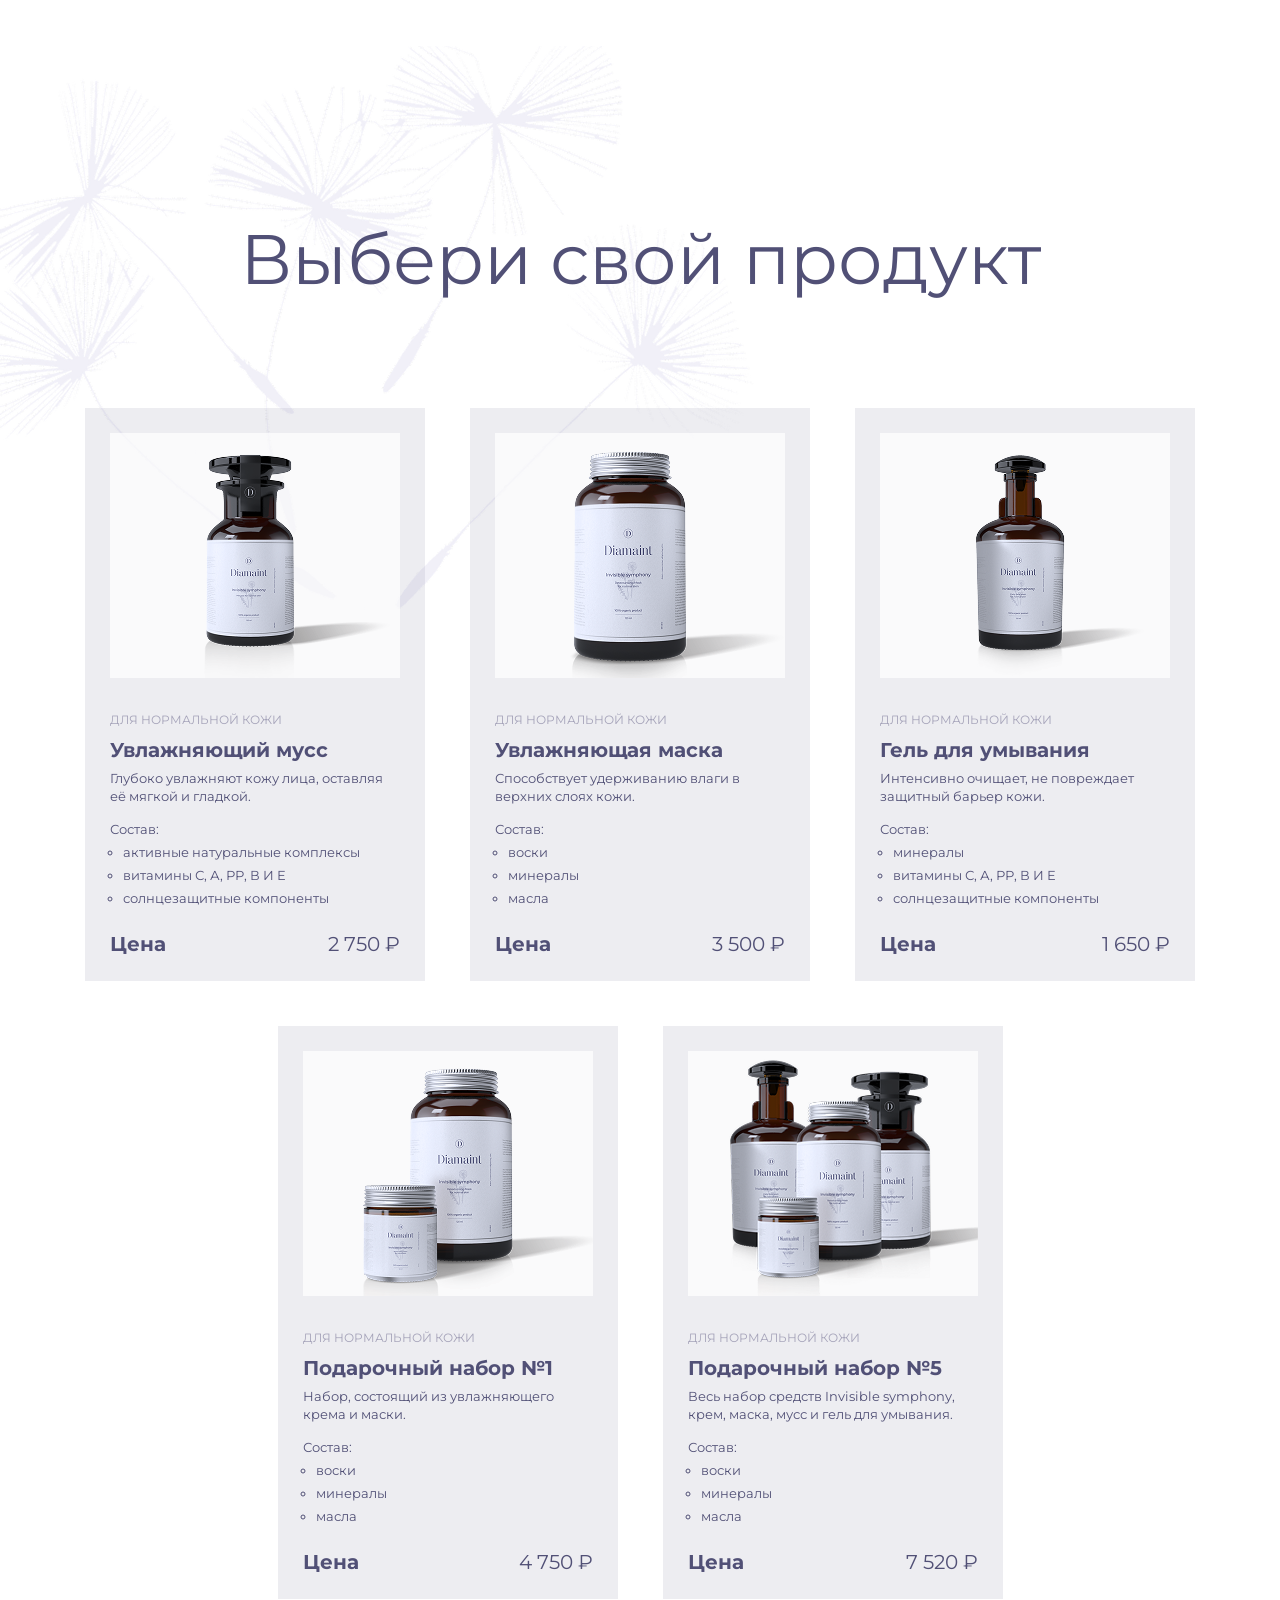
==== index.html @ 3e9bfeba "apply BEM naming and fix margin direction" ====
<!DOCTYPE html>
<html lang="ru">
<head>
    <meta charset="UTF-8">
    <meta name="viewport" content="width=device-width, initial-scale=1.0">
    <title>Document</title>
    <link rel="stylesheet" href="style/style.css">
    <link rel="preconnect" href="https://fonts.googleapis.com">
    <link rel="preconnect" href="https://fonts.gstatic.com" crossorigin>
    <link href="https://fonts.googleapis.com/css2?family=Montserrat:ital,wght@0,100..900;1,100..900&display=swap" rel="stylesheet">
</head>
<body>
    <div class="products products--bg">
        <h1 class="products__title">Выбери свой продукт</h1>
        <ul class="products__list">
            <li class="product-card">
                <img src="img/mousse.png" alt="Увлажняющий мусс" class="product-card__img">
                <span class="product-card__tag">для нормальной кожи</span>
                <h2 class="product-card__title">Увлажняющий мусс</h2>
                <p class="product-card__description">Глубоко увлажняют кожу лица, оставляя её мягкой и гладкой.</p>
                <span class="product-card__subtitle">Состав: </span>
                <ul class="product-card__ingredients">
                    <li class="product-card__ingredient">активные натуральные комплексы</li>
                    <li class="product-card__ingredient">витамины С, А, РР, В И Е</li>
                    <li class="product-card__ingredient">солнцезащитные компоненты</li>
                </ul>
                <div class="product-card__price price">
                    <span class="price__label">Цена</span>
                    <span class="price__value">2 750 &#8381;</span>
                </div>
            </li> 

            <li class="product-card">
                <img src="img/moisturizing_mask.png" alt="Увлажняющая маска" class="product-card__img">
                <span class="product-card__tag">для нормальной кожи</span>
                <h2 class="product-card__title">Увлажняющая маска</h2>
                <p class="product-card__description">Способствует удерживанию влаги в верхних слоях кожи.</p>
                <span class="product-card__subtitle">Состав: </span>
                <ul class="product-card__ingredients">
                    <li class="product-card__ingredient">воски</li>
                    <li class="product-card__ingredient">минералы</li>
                    <li class="product-card__ingredient">масла</li>
                </ul>
                <div class="product-card__price price">
                    <span class="price__label">Цена</span>
                    <span class="price__value">3 500 &#8381;</span>
                </div>
            </li>

            <li class="product-card">
                <img src="img/cleansing_gel.png" alt="Гель для умывания" class="product-card__img">
                <span class="product-card__tag">для нормальной кожи</span>
                <h2 class="product-card__title">Гель для умывания</h2>
                <p class="product-card__description">Интенсивно очищает, не повреждает защитный барьер кожи.</p>
                <span class="product-card__subtitle">Состав: </span>
                <ul class="product-card__ingredients">
                    <li class="product-card__ingredient">минералы</li>
                    <li class="product-card__ingredient">витамины С, А, РР, В И Е</li>
                    <li class="product-card__ingredient">солнцезащитные компоненты</li>
                </ul>
                <div class="product-card__price price">
                    <span class="price__label">Цена</span>
                    <span class="price__value">1 650 &#8381;</span>
                </div>
            </li>

            <li class="product-card">
                <img src="img/gift_set1.png" alt="Подарочный набор №1" class="product-card__img">
                <span class="product-card__tag">для нормальной кожи</span>
                <h2 class="product-card__title">Подарочный набор №1</h2>
                <p class="product-card__description">Набор, состоящий из увлажняющего крема и маски.</p>
                <span class="product-card__subtitle">Состав: </span>
                <ul class="product-card__ingredients">
                    <li class="product-card__ingredient">воски</li>
                    <li class="product-card__ingredient">минералы</li>
                    <li class="product-card__ingredient">масла</li>
                </ul>
                <div class="product-card__price price">
                    <span class="price__label">Цена</span>
                    <span class="price__value">4 750 &#8381;</span>
                </div>
            </li>

            <li class="product-card">
                <img src="img/gift_set5.png" alt="Подарочный набор №5" class="product-card__img">
                <span class="product-card__tag">для нормальной кожи</span>
                <h2 class="product-card__title">Подарочный набор №5</h2>
                <p class="product-card__description">Весь набор средств Invisible symphony, крем, маска, мусс и гель для умывания.</p>
                <span class="product-card__subtitle">Состав: </span>
                <ul class="product-card__ingredients">
                    <li class="product-card__ingredient">воски</li>
                    <li class="product-card__ingredient">минералы</li>
                    <li class="product-card__ingredient">масла</li>
                </ul>
                <div class="product-card__price price">
                    <span class="price__label">Цена</span>
                    <span class="price__value">7 520 &#8381;</span>
                </div>
            </li>
        </ul>
    </div>
</body>
</html>
---- style/style.css ----
* {
    font-family: Montserrat, sans-serif;
    font-size: 13px;
    line-height: 18px;
    margin: 0;
    box-sizing: border-box;
    color: #515076;
    font-weight: 400;
}

body {
    padding-bottom: 116px;
}

.products {
    padding-top: 220px;
}

.products--bg {
    background-image: url(/img/bg-dandelions.png);
    background-repeat: no-repeat;
}

.products__title {
    font-size: 70px;
    line-height: 78px;
    text-align: center;
    margin-bottom: 110px;
}

.products__list {
    display: flex;
    justify-content: center;
    flex-wrap: wrap;
    width: 1110px;
    gap: 45px;
    margin: 0 auto;
    list-style: none;
    padding: 0;
}

.product-card {
    width: 340px;
    height: 573px;
    padding: 25px;
    background-color: rgba(81, 80, 118, 0.1);
    display: flex;
    flex-direction: column;
}

.product-card__img {
    width: 290px;
    height: 245px;
    display: block;
    margin-bottom: 30px;
}

.product-card__tag {
    color: #A5A3B9;
    text-transform: uppercase;
    font-size: 12px;
    line-height: 24px;
    margin-bottom: 5px;
}

.product-card__title {
    font-size: 20px;
    line-height: 27px;
    font-weight: 700;
    margin-bottom: 5px;
}

.product-card__description {
    margin-bottom: 15px;
}

.product-card__subtitle {
    margin-bottom: 5px;
}

.product-card__ingredients {
    list-style-type: circle;
    padding-left: 13px;
    margin-bottom: 25px;
}

.product-card__ingredient {
    margin-bottom: 5px;
}

.product-card__ingredient:last-child {
    margin-bottom: 0;
}

.product-card__price {
    display: flex;
    justify-content: space-between;
}

.price__label {
    font-weight: 700;
    font-size: 20px;
    line-height: 24px;
}

.price__value {
    font-size: 20px;
    line-height: 24px;
}
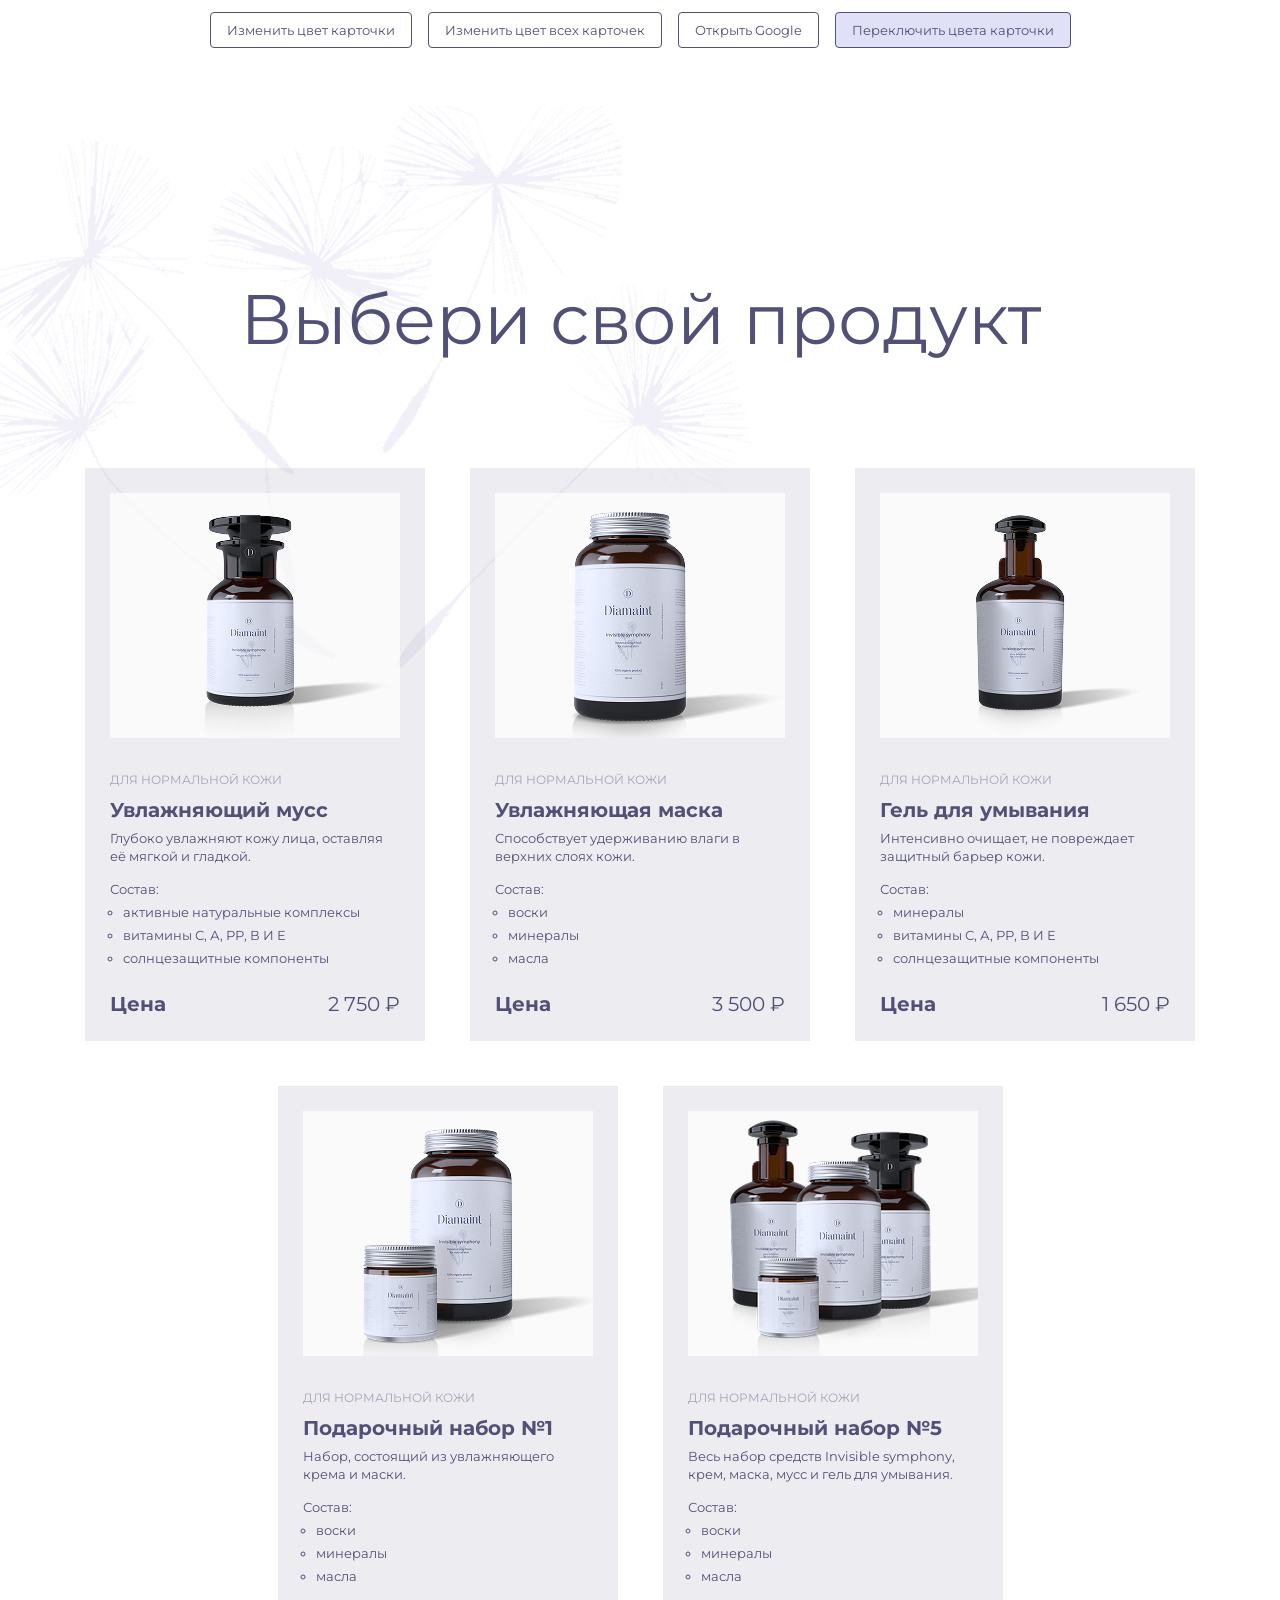
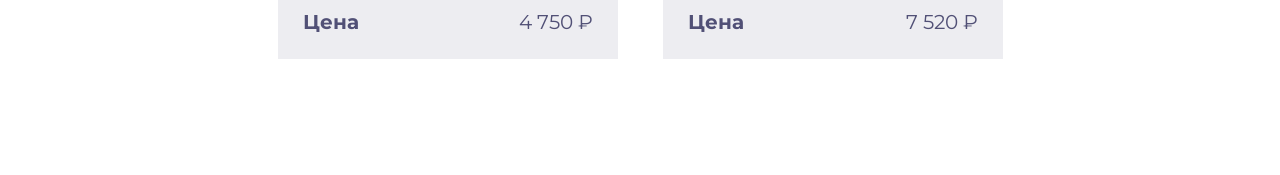
==== commit 30f6d1c4: "add JS event listeners for homework tasks 2-7" ====
--- a/index.html
+++ b/index.html
@@ -10,6 +10,13 @@
     <link href="https://fonts.googleapis.com/css2?family=Montserrat:ital,wght@0,100..900;1,100..900&display=swap" rel="stylesheet">
 </head>
 <body>
+    <div class="btns">
+        <button class="change-color-card-btn">Изменить цвет карточки</button>
+        <button class="change-all-color-card-btn">Изменить цвет всех карточек</button>
+        <button class="open-google">Открыть Google</button>
+        <button class="change-colors-btn">Переключить цвета карточки</button>
+    </div>
+    
     <div class="products products--bg">
         <h1 class="products__title">Выбери свой продукт</h1>
         <ul class="products__list">
@@ -80,7 +87,6 @@
                     <span class="price__value">4 750 &#8381;</span>
                 </div>
             </li>
-
             <li class="product-card">
                 <img src="img/gift_set5.png" alt="Подарочный набор №5" class="product-card__img">
                 <span class="product-card__tag">для нормальной кожи</span>
@@ -99,5 +105,6 @@
             </li>
         </ul>
     </div>
+    <script src="main.js"></script>
 </body>
 </html>
--- a/style/style.css
+++ b/style/style.css
@@ -107,3 +107,31 @@
     font-size: 20px;
     line-height: 24px;
 }
+
+.btns {
+    display: flex;
+    justify-content: center;
+    flex-wrap: wrap;
+}
+
+button {
+    font-family: Montserrat, sans-serif;
+    font-size: 13px;
+    color: #515076;
+    background-color: transparent;
+    border: 1px solid #515076;
+    border-radius: 4px;
+    padding: 8px 16px;
+    cursor: pointer;
+    margin: 12px 8px;
+}
+
+
+.change-colors-btn {
+    background-color: rgba(51, 46, 205, 0.15);
+}
+
+.btn--active {
+    background-color: #515076;
+    color: #ffffff;
+}
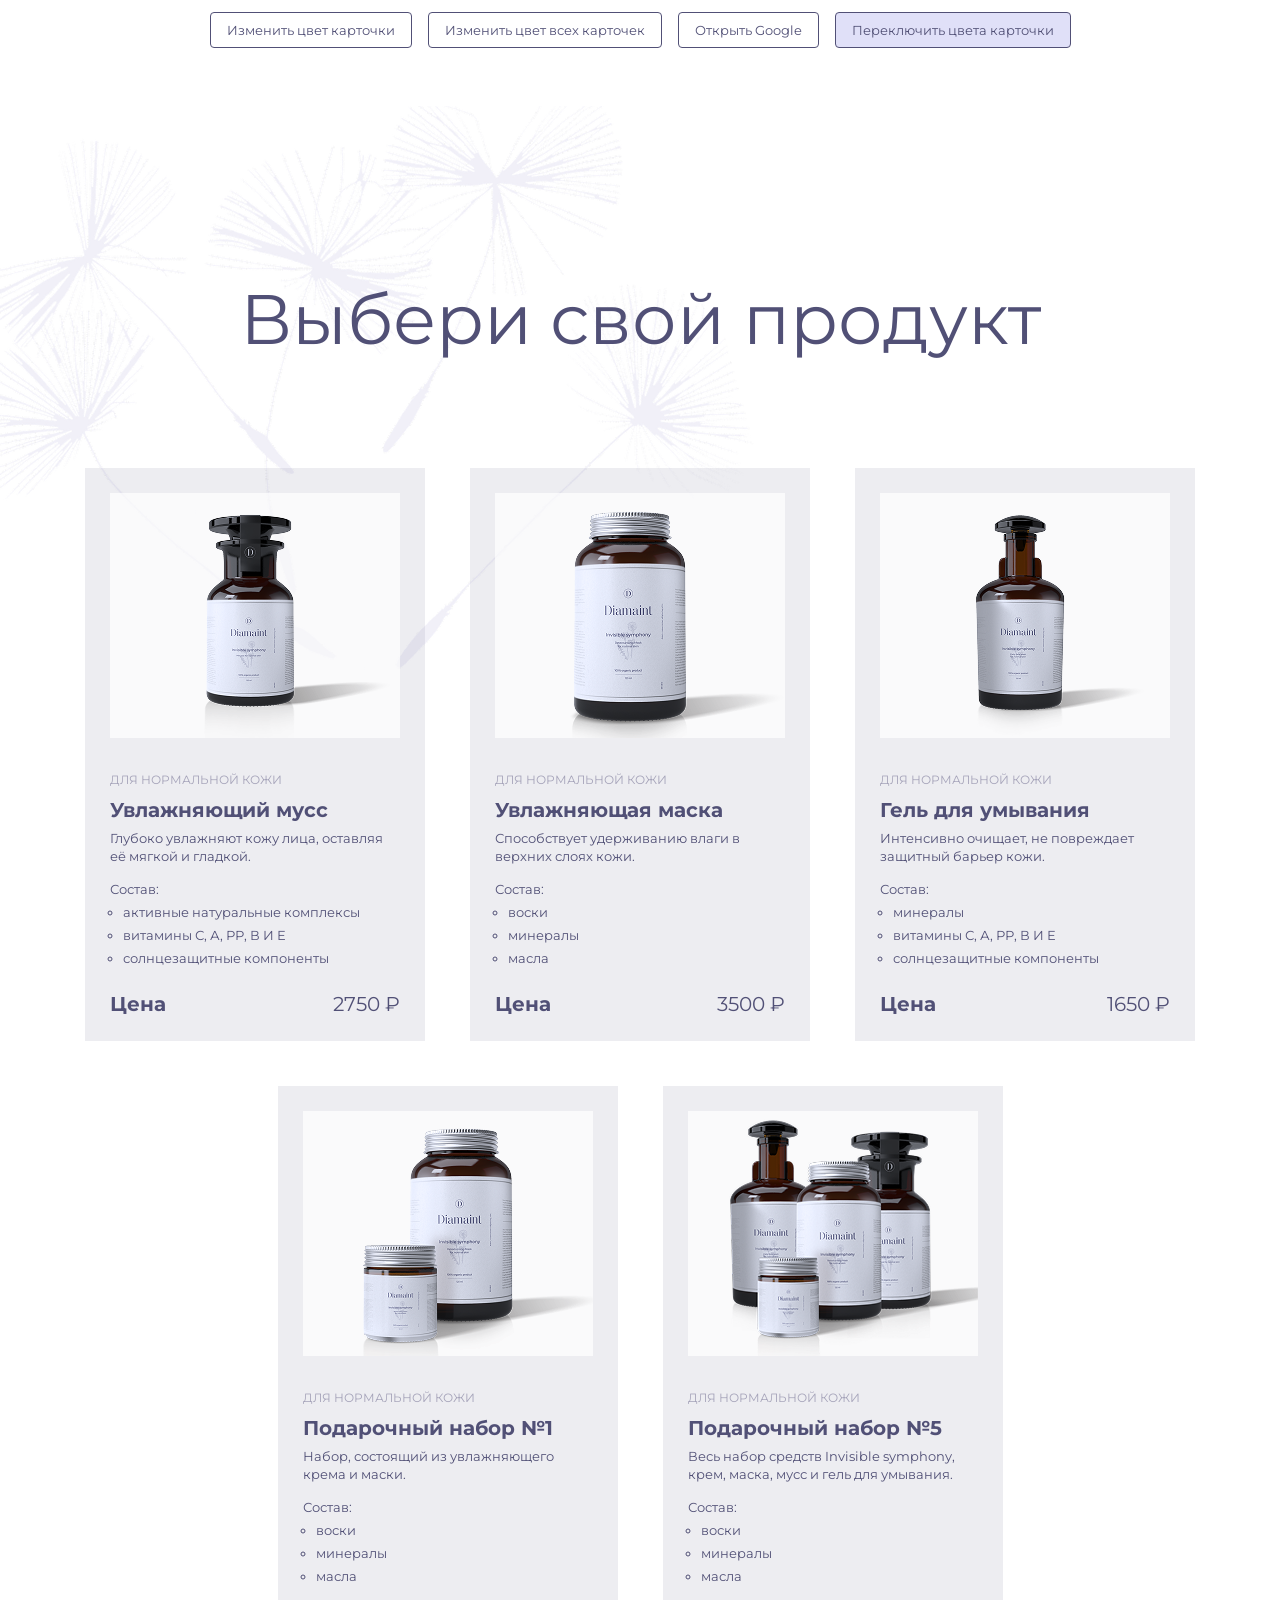
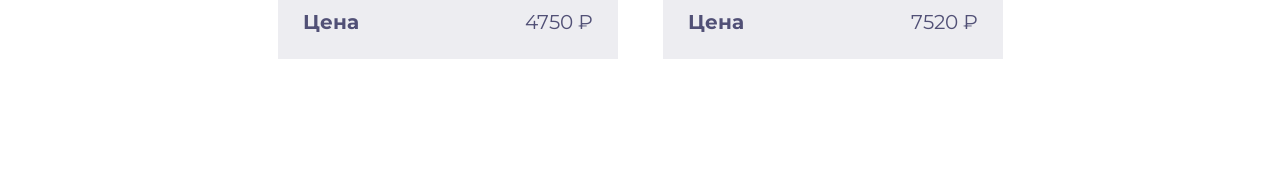
==== commit 6c5b7989: "Working with the HTML template tag" ====
--- a/index.html
+++ b/index.html
@@ -19,92 +19,26 @@
     
     <div class="products products--bg">
         <h1 class="products__title">Выбери свой продукт</h1>
-        <ul class="products__list">
+        <ul class="products__list"></ul>
+        <template class="products__template">
             <li class="product-card">
-                <img src="img/mousse.png" alt="Увлажняющий мусс" class="product-card__img">
-                <span class="product-card__tag">для нормальной кожи</span>
-                <h2 class="product-card__title">Увлажняющий мусс</h2>
-                <p class="product-card__description">Глубоко увлажняют кожу лица, оставляя её мягкой и гладкой.</p>
+                <img src="" alt="" class="product-card__img">
+                <span class="product-card__tag"></span>
+                <h2 class="product-card__title"></h2>
+                <p class="product-card__description"></p>
                 <span class="product-card__subtitle">Состав: </span>
-                <ul class="product-card__ingredients">
-                    <li class="product-card__ingredient">активные натуральные комплексы</li>
-                    <li class="product-card__ingredient">витамины С, А, РР, В И Е</li>
-                    <li class="product-card__ingredient">солнцезащитные компоненты</li>
-                </ul>
-                <div class="product-card__price price">
+                <ul class="product-card__ingredients"></ul>
+                <div class="product-card__price">
                     <span class="price__label">Цена</span>
-                    <span class="price__value">2 750 &#8381;</span>
-                </div>
-            </li> 
-
-            <li class="product-card">
-                <img src="img/moisturizing_mask.png" alt="Увлажняющая маска" class="product-card__img">
-                <span class="product-card__tag">для нормальной кожи</span>
-                <h2 class="product-card__title">Увлажняющая маска</h2>
-                <p class="product-card__description">Способствует удерживанию влаги в верхних слоях кожи.</p>
-                <span class="product-card__subtitle">Состав: </span>
-                <ul class="product-card__ingredients">
-                    <li class="product-card__ingredient">воски</li>
-                    <li class="product-card__ingredient">минералы</li>
-                    <li class="product-card__ingredient">масла</li>
-                </ul>
-                <div class="product-card__price price">
-                    <span class="price__label">Цена</span>
-                    <span class="price__value">3 500 &#8381;</span>
+                    <span class="price__value"></span>
                 </div>
             </li>
-
-            <li class="product-card">
-                <img src="img/cleansing_gel.png" alt="Гель для умывания" class="product-card__img">
-                <span class="product-card__tag">для нормальной кожи</span>
-                <h2 class="product-card__title">Гель для умывания</h2>
-                <p class="product-card__description">Интенсивно очищает, не повреждает защитный барьер кожи.</p>
-                <span class="product-card__subtitle">Состав: </span>
-                <ul class="product-card__ingredients">
-                    <li class="product-card__ingredient">минералы</li>
-                    <li class="product-card__ingredient">витамины С, А, РР, В И Е</li>
-                    <li class="product-card__ingredient">солнцезащитные компоненты</li>
-                </ul>
-                <div class="product-card__price price">
-                    <span class="price__label">Цена</span>
-                    <span class="price__value">1 650 &#8381;</span>
-                </div>
-            </li>
-
-            <li class="product-card">
-                <img src="img/gift_set1.png" alt="Подарочный набор №1" class="product-card__img">
-                <span class="product-card__tag">для нормальной кожи</span>
-                <h2 class="product-card__title">Подарочный набор №1</h2>
-                <p class="product-card__description">Набор, состоящий из увлажняющего крема и маски.</p>
-                <span class="product-card__subtitle">Состав: </span>
-                <ul class="product-card__ingredients">
-                    <li class="product-card__ingredient">воски</li>
-                    <li class="product-card__ingredient">минералы</li>
-                    <li class="product-card__ingredient">масла</li>
-                </ul>
-                <div class="product-card__price price">
-                    <span class="price__label">Цена</span>
-                    <span class="price__value">4 750 &#8381;</span>
-                </div>
-            </li>
-            <li class="product-card">
-                <img src="img/gift_set5.png" alt="Подарочный набор №5" class="product-card__img">
-                <span class="product-card__tag">для нормальной кожи</span>
-                <h2 class="product-card__title">Подарочный набор №5</h2>
-                <p class="product-card__description">Весь набор средств Invisible symphony, крем, маска, мусс и гель для умывания.</p>
-                <span class="product-card__subtitle">Состав: </span>
-                <ul class="product-card__ingredients">
-                    <li class="product-card__ingredient">воски</li>
-                    <li class="product-card__ingredient">минералы</li>
-                    <li class="product-card__ingredient">масла</li>
-                </ul>
-                <div class="product-card__price price">
-                    <span class="price__label">Цена</span>
-                    <span class="price__value">7 520 &#8381;</span>
-                </div>
-            </li>
-        </ul>
+        </template>
     </div>
     <script src="main.js"></script>
+    <script src="homework-7.js"></script>
+    <script src="homework-8.js"></script>
+    <script src="homework-9.js" type="module"></script>
+    <script src="homework-10.js" type="module"></script>
 </body>
 </html>
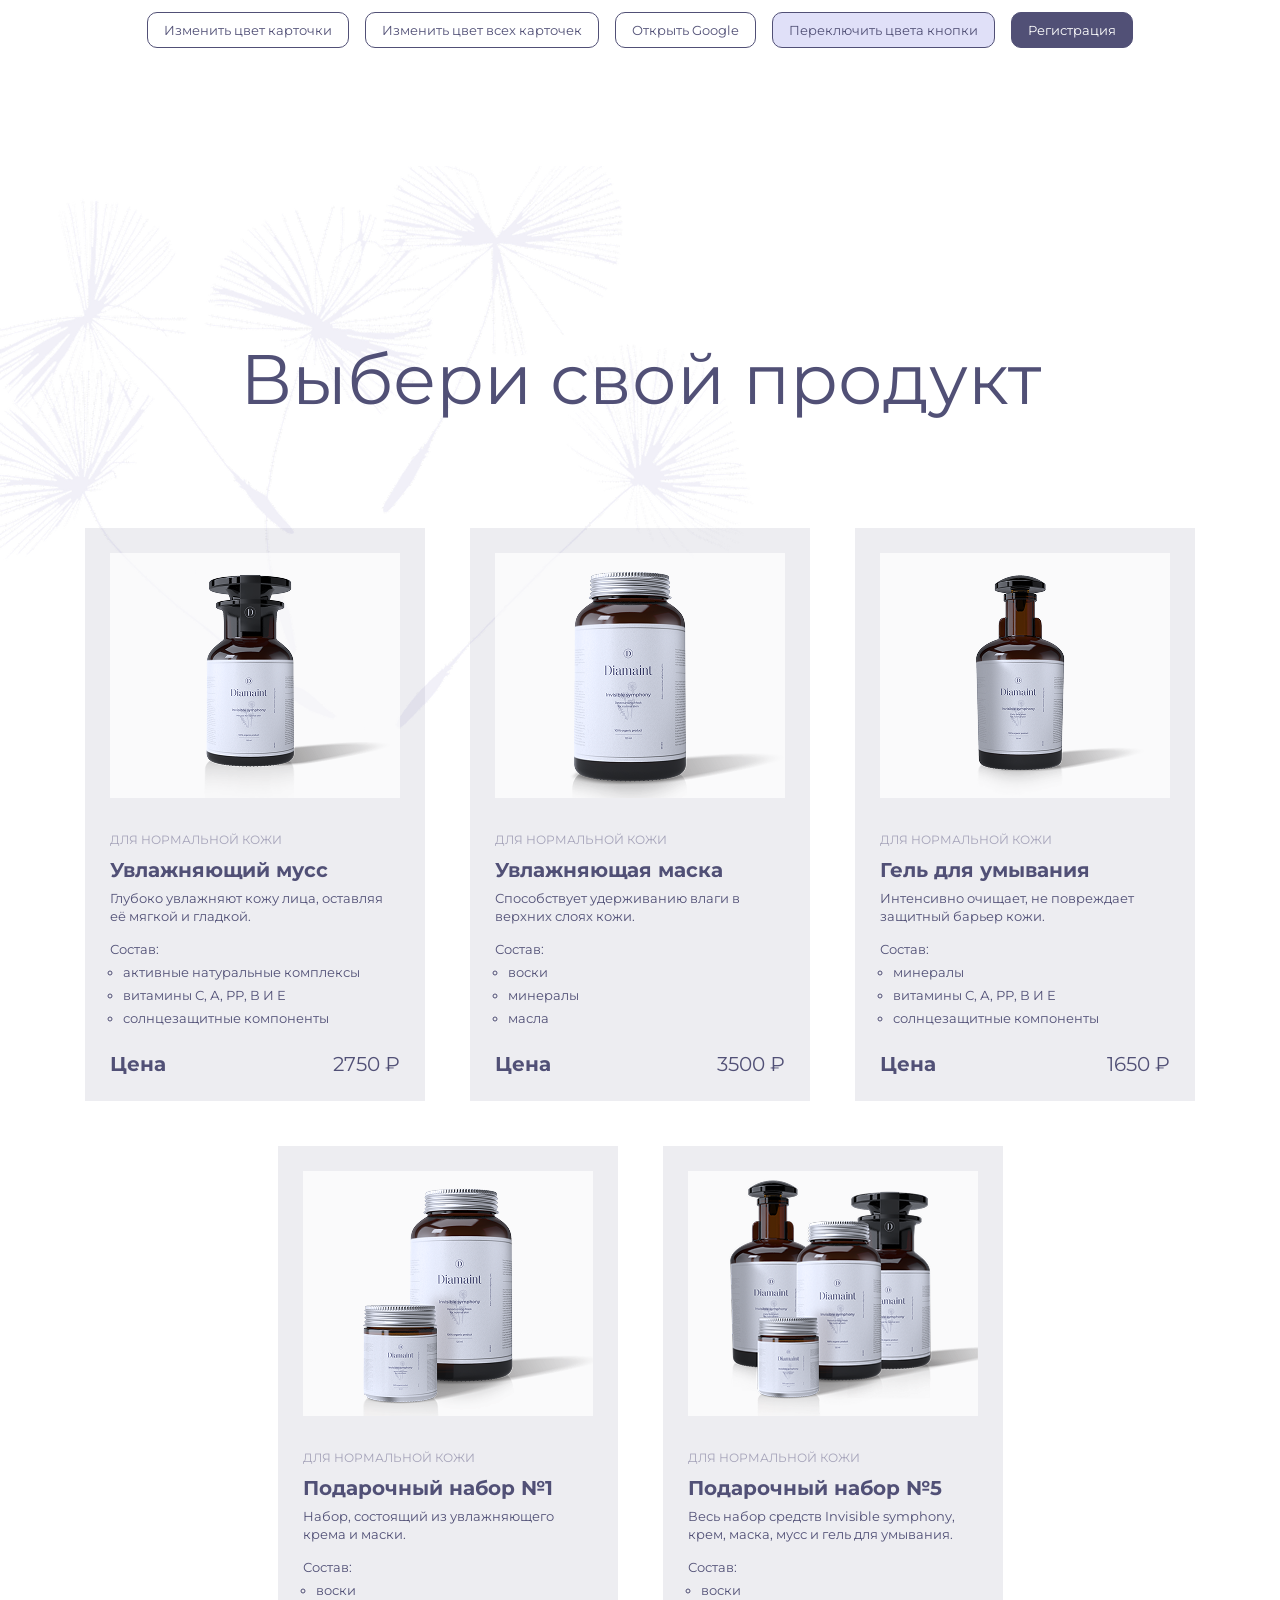
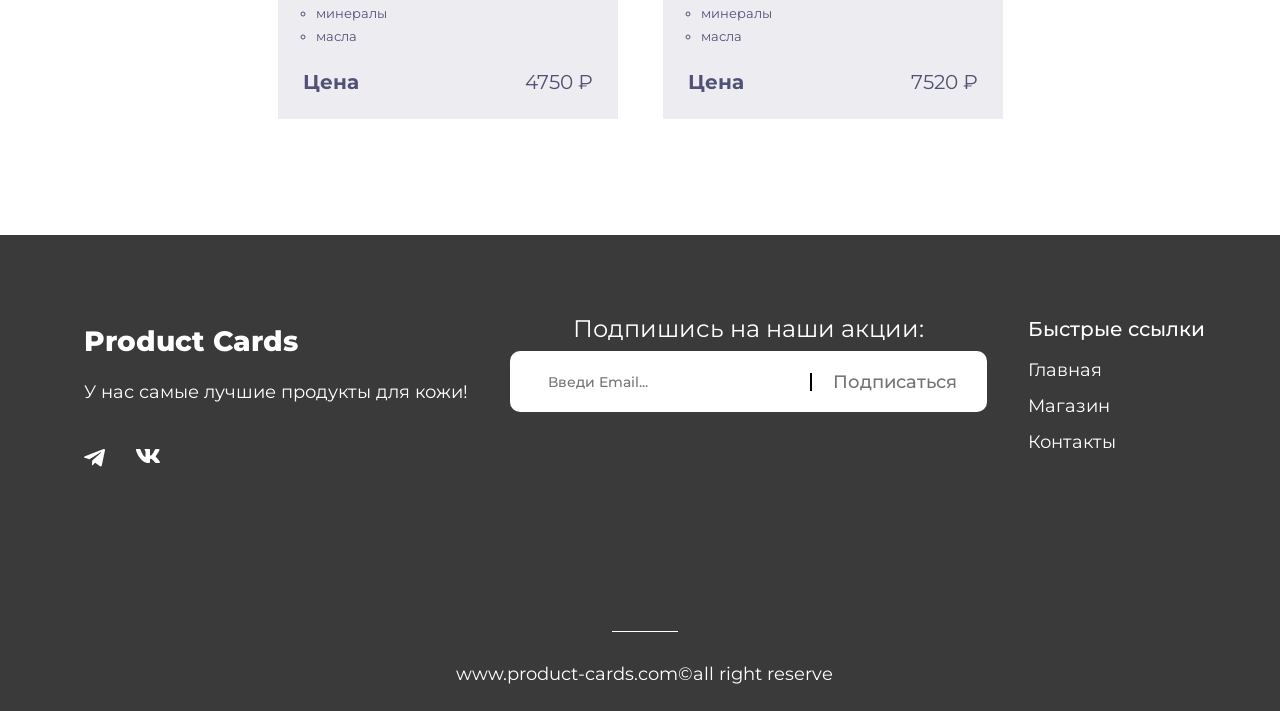
==== commit 8ddf98ca: "footer markup, subscribe form validation and registration modal" ====
--- a/index.html
+++ b/index.html
@@ -14,9 +14,14 @@
         <button class="change-color-card-btn">Изменить цвет карточки</button>
         <button class="change-all-color-card-btn">Изменить цвет всех карточек</button>
         <button class="open-google">Открыть Google</button>
-        <button class="change-colors-btn">Переключить цвета карточки</button>
+        <button class="change-colors-btn">Переключить цвета кнопки</button>
+        <button type="button"  class="register-btn">Регистрация</button>
     </div>
     
+    <div class="modal">
+
+    </div>
+
     <div class="products products--bg">
         <h1 class="products__title">Выбери свой продукт</h1>
         <ul class="products__list"></ul>
@@ -35,10 +40,93 @@
             </li>
         </template>
     </div>
+
+    <footer>
+        <div class="footer__top">
+            <div class="footer__brand">
+                <h2 class="footer__brand-logo">Product Cards</h2>
+                <p class="footer__brand-text">У нас самые лучшие продукты для кожи!</p>
+                <ul class="footer__brand-socials">
+                    <li class="footer__brand-social-item">
+                        <a href="#">
+                            <img src="img/tg_icon.svg" alt="Telegram">
+                        </a>
+                    </li>
+                    <li class="footer__brand-social-item">
+                        <a href="#">
+                            <img src="img/vk_icon.svg" alt="Telegram">
+                        </a>
+                    </li>
+                </ul>
+            </div>
+            <div class="footer__subscribe">
+                <h2 class="footer__subscribe-title">Подпишись на наши акции:</h2>
+                <form class="footer__subscribe-form">
+                    <input class="footer__subscribe-input" type="email" placeholder="Введи Email..." required name="email">
+                    <hr class="footer__subscribe-divider">
+                    <button class="footer__subscribe-button">Подписаться</button>
+                </form>
+            </div>
+            <div class="footer__links">
+                <h2 class="footer__links-title">Быстрые ссылки</h2>
+                <nav class="footer__links-nav">
+                    <ul class="footer__links-list">
+                        <li class="footer__links-item">
+                            <a href="" class="footer__links-link">Главная</a>
+                        </li>
+                        <li class="footer__links-item">
+                            <a href="" class="footer__links-link">Магазин</a>
+                        </li>
+                        <li class="footer__links-item">
+                            <a href="" class="footer__links-link">Контакты</a>
+                        </li>
+                    </ul>
+                </nav>
+            </div>
+            
+        </div>
+
+        <div class="footer__bottom">
+            <hr class="footer__divider">
+            <p class="footer__copyright">www.product-cards.com©all right reserve</p>
+        </div>
+    </footer>
+
+
+
+    <div class="overlay">
+        <div class="modal">
+            <button class="modal__close">×</button>
+            <h2 class="modal__title">Регистрация</h2>
+            <form class="modal__form">
+                <label for="firstName">Имя</label>
+                <input type="text" id="firstName" name="firstName" placeholder="Введите имя" required>
+
+                <label for="lastName">Фамилия</label>
+                <input type="text" id="lastName" name="lastName" placeholder="Введите фамилию" required>
+
+                <label for="birthDate">Дата рождения</label>
+                <input type="date" id="birthDate" name="birthDate" required>
+
+                <label for="login">Логин</label>
+                <input type="text" id="login" name="login" placeholder="Введите логин" required>
+
+                <label for="password">Пароль</label>
+                <input type="password" id="password" name="password" placeholder="Введите пароль" required>
+
+                <label for="repeatPassword">Повторите пароль</label>
+                <input type="password" id="repeatPassword" name="repeatPassword" placeholder="Повторите пароль" required>
+
+                <button type="submit">Зарегистрироваться</button>
+            </form>
+        </div>
+    </div>
+
     <script src="main.js"></script>
     <script src="homework-7.js"></script>
     <script src="homework-8.js"></script>
     <script src="homework-9.js" type="module"></script>
     <script src="homework-10.js" type="module"></script>
+    <script src="homework-11.js"></script>
 </body>
 </html>
--- a/style/style.css
+++ b/style/style.css
@@ -4,16 +4,13 @@
     line-height: 18px;
     margin: 0;
     box-sizing: border-box;
-    color: #515076;
     font-weight: 400;
-}
-
-body {
-    padding-bottom: 116px;
 }
 
 .products {
     padding-top: 220px;
+    color: #515076;
+    padding-bottom: 116px;
 }
 
 .products--bg {
@@ -120,7 +117,7 @@
     color: #515076;
     background-color: transparent;
     border: 1px solid #515076;
-    border-radius: 4px;
+    border-radius: 10px;
     padding: 8px 16px;
     cursor: pointer;
     margin: 12px 8px;
@@ -134,4 +131,218 @@
 .btn--active {
     background-color: #515076;
     color: #ffffff;
+}
+
+footer {
+    background: #3a3a3a;
+    color: #fff;
+    padding: 85px 75px 28px 84px;
+}
+
+.footer__top {
+    display: flex;
+    justify-content: space-between;
+    margin-bottom: 160px;
+}
+
+.footer__brand-logo {
+    font-weight: 800;
+    font-size: 28px;
+    line-height: 154%;
+    margin-bottom: 16px;
+}
+
+.footer__brand-text {
+    font-size: 18px;
+    line-height: 154%;
+    margin-bottom: 42px;
+}
+
+.footer__brand-socials {
+    list-style: none;
+    display: flex;
+    gap: 31px;
+    padding-left: 0;
+    margin: 0;
+}
+
+.footer__subscribe {
+    display: flex;
+    flex-direction: column;
+    align-items: center;
+}
+
+.footer__subscribe-title {
+    font-size: 24px;
+    margin-bottom: 13px;
+}
+
+.footer__subscribe-form {
+    display: flex;
+    align-items: center;
+    width: 477px;
+    height: 61px;
+    background-color: #fff;
+    padding: 20px 15px 19px 36px;
+    border-radius: 10px;
+}
+
+.footer__subscribe-input {
+  flex: 1;
+  border: none;
+  outline: none;
+  background: transparent;
+  font-weight: 500;
+  font-size: 14px;
+}
+
+.footer__subscribe-divider {
+    border: none;
+    height: 18px;
+    margin: 0 6px;
+    border:1px solid #000000;
+}
+
+.footer__subscribe-button {
+    border: none;
+    font-size: 18px;
+    font-weight: 500;
+    padding: 0px;
+    margin: 20px 15px;
+    color: rgba(0, 0, 0, 0.55);
+    transition: color 0.4s;
+}
+
+.footer__subscribe-button:hover {
+    color: #000;
+}
+
+.footer__links-title {
+    font-size: 20px;
+    font-weight: 500;
+    margin-bottom: 23px;
+}
+
+.footer__links-list {
+    display: flex;
+    flex-direction: column;
+    gap: 17px;
+    list-style: none;
+    padding-left: 0;
+}
+
+.footer__links-link {
+    color: #fff;
+    text-decoration: none;
+    font-size: 18px;
+}
+
+.footer__bottom {
+    display: flex;
+    flex-direction: column;
+    align-items: center;
+}
+.footer__divider {
+    border: none;
+    border-top: 1px solid #fff;
+    width: 66px;
+    margin-bottom: 33px;
+}
+
+.footer__copyright {
+    font-size: 18px;
+}
+
+.register-btn {
+    background-color: #515076;
+    color: #fff;
+}
+
+.overlay {
+    display: none;
+    position: fixed;
+    top: 0;
+    left: 0;
+    width: 100%;
+    height: 100%;
+    background-color: rgba(0, 0, 0, 0.6);
+    justify-content: center;
+    align-items: center;
+    z-index: 100;
+}
+
+.modal-showed {
+    display: flex;
+}
+
+.modal {
+    width: 400px;
+    max-height: 100%;
+    max-width: 90%;
+    padding: 30px;
+    background-color: #fff;
+    border-radius: 12px;
+    overflow-y: auto;
+}
+
+.modal__title {
+    color: #515076;
+    font-size: 25px;
+    font-weight: 600;
+    text-align: center;
+    margin-bottom: 15px;
+}
+
+.modal__form {
+    display: flex;
+    flex-direction: column;
+    gap: 15px;
+}
+
+.modal__form input {
+    padding: 10px 15px;
+    border: 1px solid #ddd;
+    border-radius: 6px;
+    font-size: 14px;
+}
+
+.modal__form input:focus {
+    outline: none;
+    border-color: #515076;
+}
+
+.modal__form label {
+    font-weight: 600;
+    color: #515076;
+}
+
+.modal__form button[type="submit"] {
+    margin-top: 10px;
+    padding: 12px;
+    background-color: #515076;
+    color: #fff;
+    border: none;
+    border-radius: 6px;
+    cursor: pointer;
+    font-weight: 600;
+    transition: background-color 0.3s;
+}
+
+.modal__form button[type="submit"]:hover {
+    background-color: #3d3c5c;
+}
+
+.modal__close {
+    background: none;
+    border: none;
+    font-size: 24px;
+    position: relative;
+    top: -30px;
+    left: 310px;
+    color: #999;
+    transition: color 0.3s;
+}
+
+.modal__close:hover {
+    color: #000;
 }
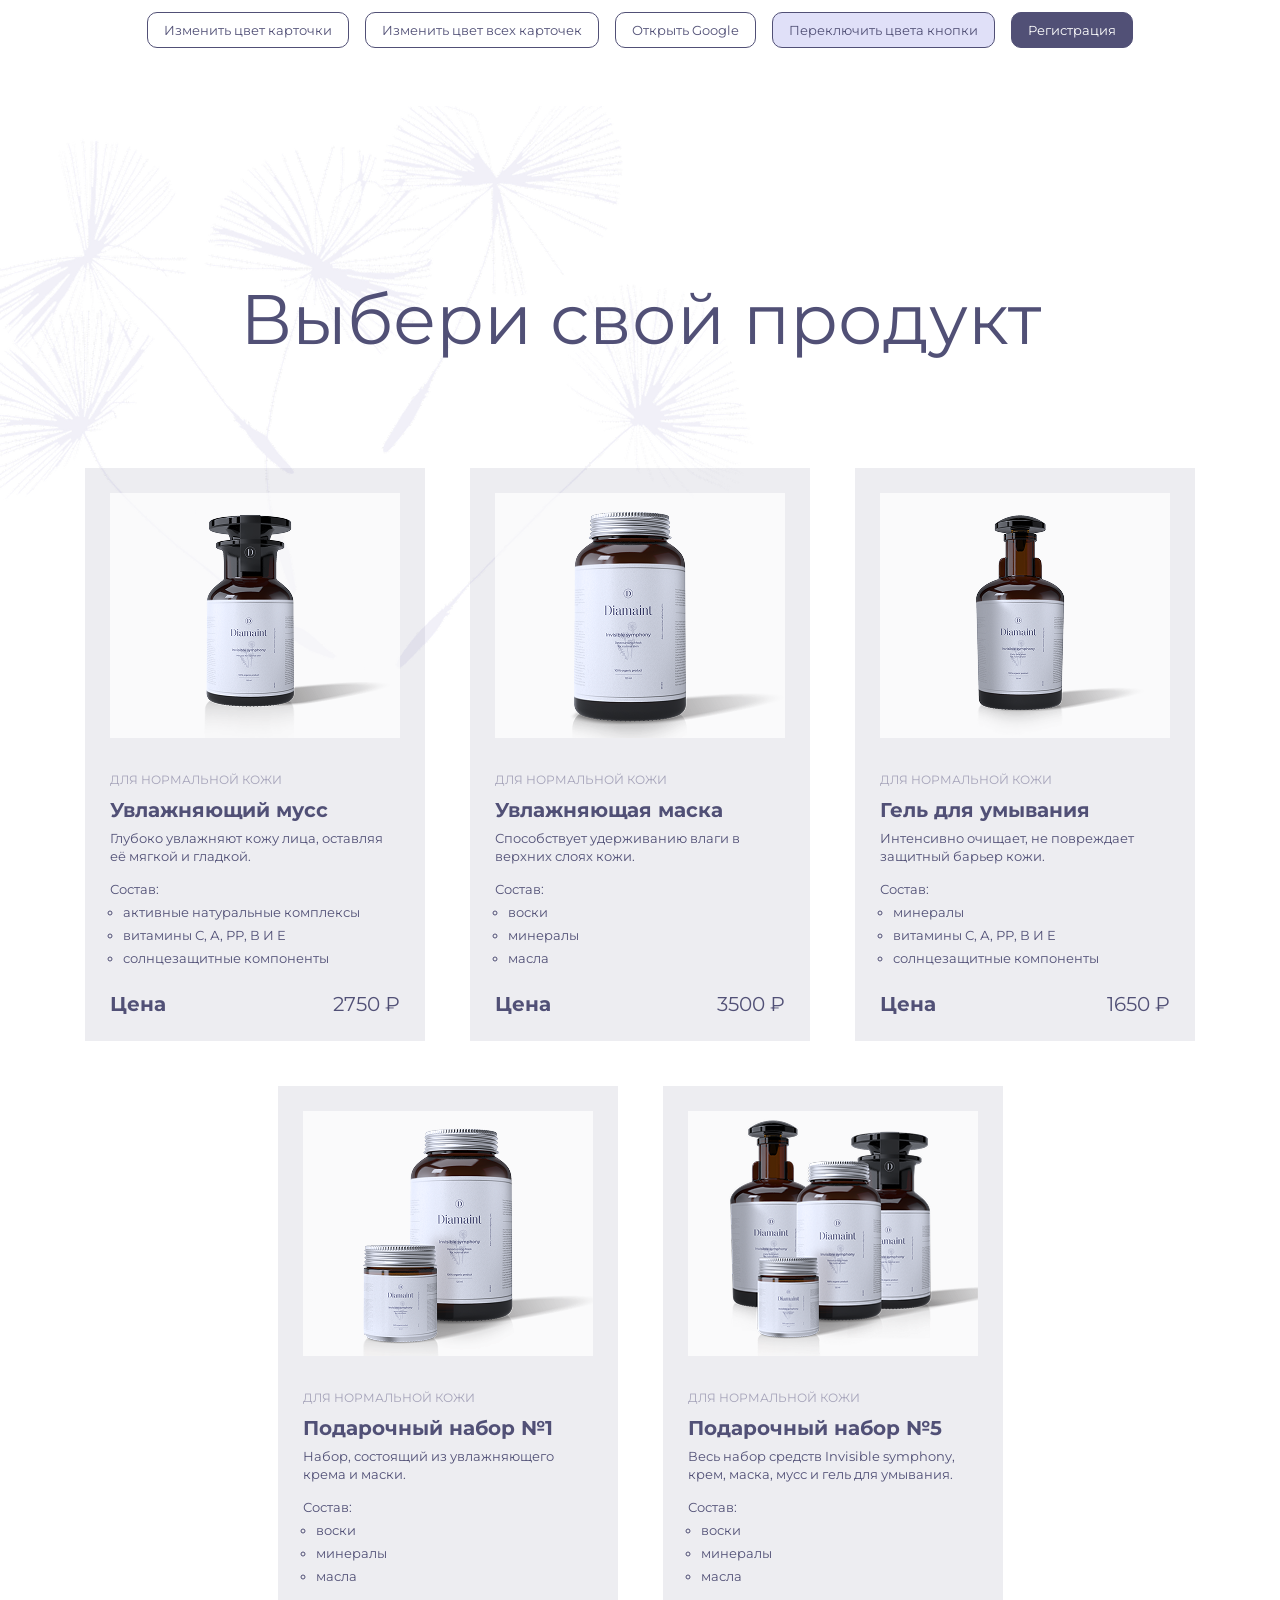
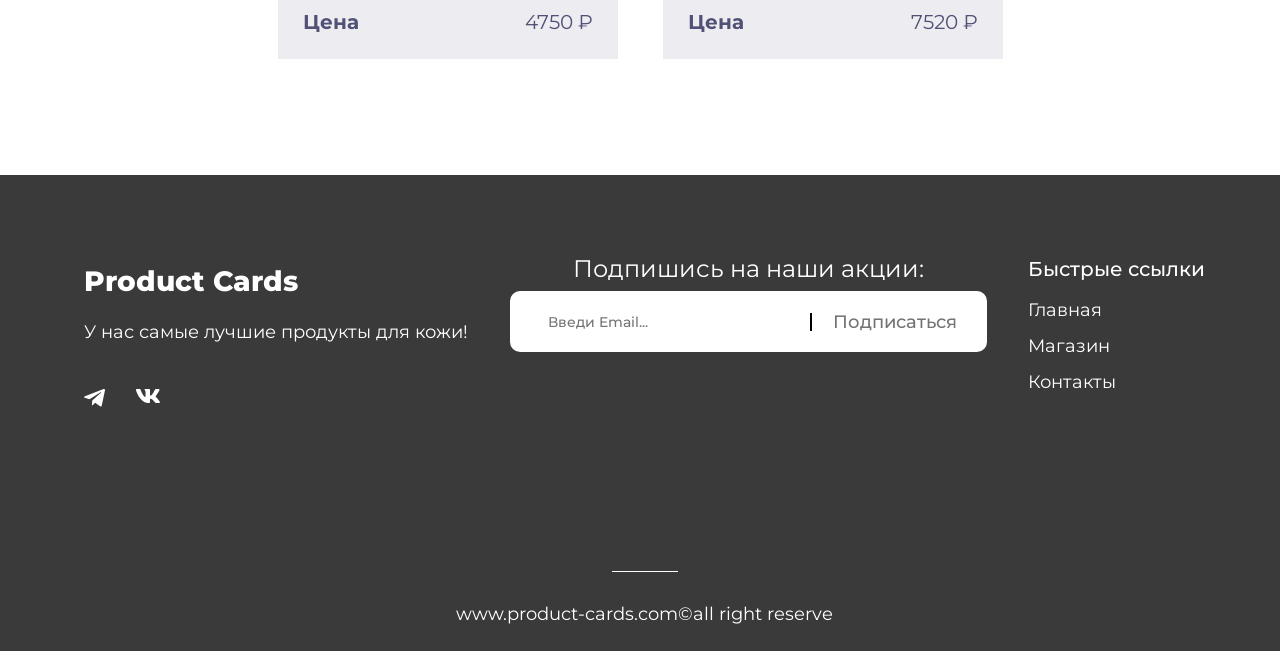
==== commit be31b8fa: "add Modal and Form classes, refactor main.js into modules" ====
--- a/index.html
+++ b/index.html
@@ -16,10 +16,6 @@
         <button class="open-google">Открыть Google</button>
         <button class="change-colors-btn">Переключить цвета кнопки</button>
         <button type="button"  class="register-btn">Регистрация</button>
-    </div>
-    
-    <div class="modal">
-
     </div>
 
     <div class="products products--bg">
@@ -61,7 +57,7 @@
             </div>
             <div class="footer__subscribe">
                 <h2 class="footer__subscribe-title">Подпишись на наши акции:</h2>
-                <form class="footer__subscribe-form">
+                <form class="footer__subscribe-form" id="subscribeForm">
                     <input class="footer__subscribe-input" type="email" placeholder="Введи Email..." required name="email">
                     <hr class="footer__subscribe-divider">
                     <button class="footer__subscribe-button">Подписаться</button>
@@ -92,13 +88,11 @@
         </div>
     </footer>
 
-
-
-    <div class="overlay">
+    <div class="overlay" id="registerModal">
         <div class="modal">
             <button class="modal__close">×</button>
             <h2 class="modal__title">Регистрация</h2>
-            <form class="modal__form">
+            <form class="modal__form" id="registerForm">
                 <label for="firstName">Имя</label>
                 <input type="text" id="firstName" name="firstName" placeholder="Введите имя" required>
 
@@ -122,11 +116,6 @@
         </div>
     </div>
 
-    <script src="main.js"></script>
-    <script src="homework-7.js"></script>
-    <script src="homework-8.js"></script>
-    <script src="homework-9.js" type="module"></script>
-    <script src="homework-10.js" type="module"></script>
-    <script src="homework-11.js"></script>
+    <script src="main.js" type="module"></script>
 </body>
 </html>
